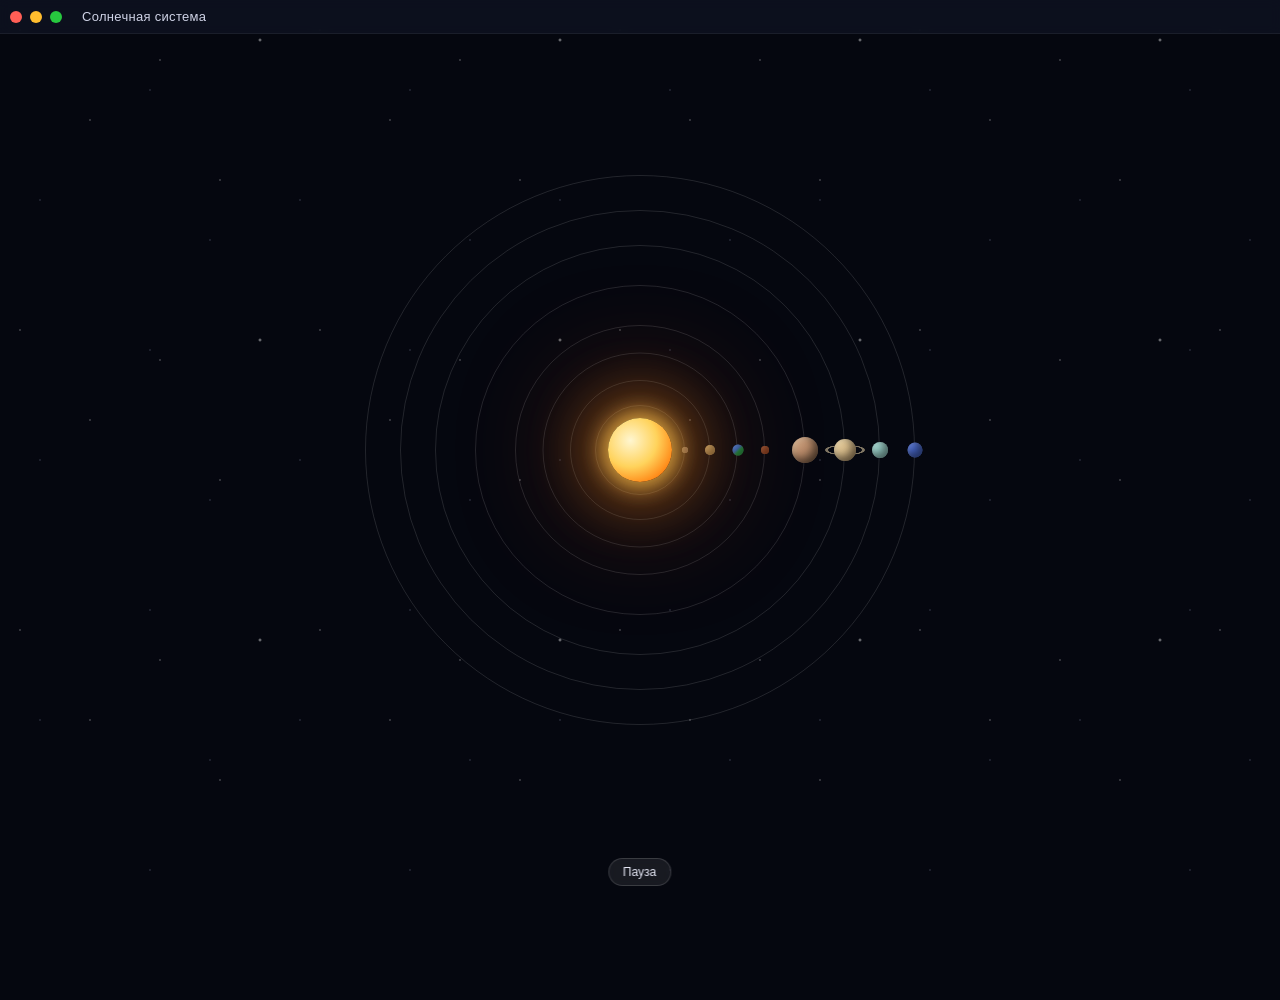
==== index.html @ c2e9b856 "Add animated solar system page Single-page HTML/CSS/JS scene with a window-style titlebar, glowing s" ====
<!DOCTYPE html>
<html lang="ru">
<head>
<meta charset="UTF-8">
<meta name="viewport" content="width=device-width, initial-scale=1.0">
<title>Солнечная система</title>
<style>
  :root {
    color-scheme: dark;
  }

  * { box-sizing: border-box; }

  html, body {
    margin: 0;
    padding: 0;
    height: 100%;
    background: #05070f;
    overflow: hidden;
    font-family: -apple-system, BlinkMacSystemFont, "Segoe UI", Roboto, sans-serif;
  }

  .stars, .stars2, .stars3 {
    position: fixed;
    inset: 0;
    background-repeat: repeat;
    z-index: 0;
  }

  .stars {
    background-image:
      radial-gradient(1px 1px at 20px 30px, #fff, transparent),
      radial-gradient(1px 1px at 90px 120px, #fff, transparent),
      radial-gradient(1px 1px at 160px 60px, #fff, transparent),
      radial-gradient(1px 1px at 220px 180px, #fff, transparent),
      radial-gradient(2px 2px at 260px 40px, #fff, transparent);
    background-size: 300px 300px;
    opacity: 0.6;
    animation: drift 120s linear infinite;
  }

  .stars2 {
    background-image:
      radial-gradient(1px 1px at 40px 200px, #cdd6ff, transparent),
      radial-gradient(1px 1px at 150px 90px, #cdd6ff, transparent),
      radial-gradient(1px 1px at 210px 240px, #cdd6ff, transparent);
    background-size: 260px 260px;
    opacity: 0.4;
    animation: drift 200s linear infinite reverse;
  }

  @keyframes drift {
    from { background-position: 0 0; }
    to { background-position: 1000px 1000px; }
  }

  .titlebar {
    position: fixed;
    top: 0; left: 0; right: 0;
    height: 34px;
    background: rgba(15, 18, 32, 0.85);
    backdrop-filter: blur(6px);
    display: flex;
    align-items: center;
    padding: 0 10px;
    z-index: 10;
    border-bottom: 1px solid rgba(255,255,255,0.06);
  }

  .dot { width: 12px; height: 12px; border-radius: 50%; margin-right: 8px; }
  .dot.red { background: #ff5f56; }
  .dot.yellow { background: #ffbd2e; }
  .dot.green { background: #27c93f; }

  .titlebar span {
    margin-left: 12px;
    color: #cfd3e6;
    font-size: 13px;
    letter-spacing: 0.3px;
  }

  .scene {
    position: relative;
    width: 100%;
    height: 100%;
    display: flex;
    align-items: center;
    justify-content: center;
    z-index: 1;
  }

  .solar-system {
    position: relative;
    width: 640px;
    height: 640px;
    max-width: 92vmin;
    max-height: 92vmin;
  }

  .orbit {
    position: absolute;
    top: 50%; left: 50%;
    border: 1px solid rgba(255, 255, 255, 0.12);
    border-radius: 50%;
    transform: translate(-50%, -50%);
  }

  .sun {
    position: absolute;
    top: 50%; left: 50%;
    width: 64px;
    height: 64px;
    margin: -32px 0 0 -32px;
    border-radius: 50%;
    background: radial-gradient(circle at 35% 35%, #fff6d0, #ffd35c 45%, #ff8c1a 75%, #c1440e 100%);
    box-shadow:
      0 0 20px 6px rgba(255, 200, 80, 0.7),
      0 0 60px 20px rgba(255, 150, 40, 0.45),
      0 0 120px 40px rgba(255, 100, 20, 0.25);
    animation: pulse 4s ease-in-out infinite;
    z-index: 2;
  }

  @keyframes pulse {
    0%, 100% { filter: brightness(1); }
    50% { filter: brightness(1.15); }
  }

  .orbiter {
    position: absolute;
    top: 50%; left: 50%;
    width: 100%;
    height: 100%;
    margin-top: 0;
    transform-origin: center center;
    animation-name: spin;
    animation-timing-function: linear;
    animation-iteration-count: infinite;
  }

  @keyframes spin {
    from { transform: translate(-50%, -50%) rotate(0deg); }
    to   { transform: translate(-50%, -50%) rotate(360deg); }
  }

  .planet {
    position: absolute;
    top: 0;
    left: 50%;
    border-radius: 50%;
    transform: translate(-50%, -50%);
  }

  .planet::after {
    content: "";
    position: absolute;
    inset: 0;
    border-radius: 50%;
    box-shadow: inset -4px -4px 8px rgba(0,0,0,0.55), inset 2px 2px 4px rgba(255,255,255,0.15);
  }

  .label {
    position: absolute;
    top: 100%;
    left: 50%;
    transform: translateX(-50%);
    margin-top: 6px;
    font-size: 10px;
    color: rgba(255,255,255,0.55);
    white-space: nowrap;
    pointer-events: none;
    opacity: 0;
    transition: opacity 0.2s;
  }

  .planet-wrap:hover .label { opacity: 1; }

  .planet-wrap {
    position: absolute;
    top: 0;
    left: 50%;
  }

  .mercury { width: 6px; height: 6px; background: #b5aca2; }
  .venus   { width: 10px; height: 10px; background: #e6c27a; }
  .earth   { width: 11px; height: 11px; background: linear-gradient(135deg, #3b82f6 40%, #22c55e 60%); }
  .mars    { width: 8px; height: 8px; background: #d1602f; }
  .jupiter { width: 26px; height: 26px; background: linear-gradient(135deg, #d9b38c, #b58968 50%, #8a6a4f); }
  .saturn  { width: 22px; height: 22px; background: linear-gradient(135deg, #e8d1a0, #c9a876); }
  .uranus  { width: 16px; height: 16px; background: #9fd8d0; }
  .neptune { width: 15px; height: 15px; background: #4a6bd1; }

  .saturn-wrap .ring {
    position: absolute;
    top: 50%; left: 50%;
    width: 40px;
    height: 40px;
    margin: -20px 0 0 -20px;
    border: 3px solid rgba(230, 210, 170, 0.55);
    border-radius: 50%;
    transform: rotateX(75deg);
  }

  #orbit-mercury { width: 90px;  height: 90px; }
  #orbit-venus   { width: 140px; height: 140px; }
  #orbit-earth   { width: 195px; height: 195px; }
  #orbit-mars    { width: 250px; height: 250px; }
  #orbit-jupiter { width: 330px; height: 330px; }
  #orbit-saturn  { width: 410px; height: 410px; }
  #orbit-uranus  { width: 480px; height: 480px; }
  #orbit-neptune { width: 550px; height: 550px; }

  #spin-mercury { animation-duration: 4.4s; }
  #spin-venus   { animation-duration: 11.2s; }
  #spin-earth   { animation-duration: 18s; }
  #spin-mars    { animation-duration: 34s; }
  #spin-jupiter { animation-duration: 60s; }
  #spin-saturn  { animation-duration: 90s; }
  #spin-uranus  { animation-duration: 130s; }
  #spin-neptune { animation-duration: 180s; }

  .controls {
    position: fixed;
    bottom: 14px;
    left: 50%;
    transform: translateX(-50%);
    display: flex;
    gap: 8px;
    z-index: 10;
  }

  .controls button {
    background: rgba(255,255,255,0.08);
    border: 1px solid rgba(255,255,255,0.15);
    color: #e6e8f5;
    padding: 6px 14px;
    border-radius: 20px;
    font-size: 12px;
    cursor: pointer;
    backdrop-filter: blur(4px);
  }

  .controls button:hover {
    background: rgba(255,255,255,0.16);
  }

  .paused .orbiter {
    animation-play-state: paused;
  }
</style>
</head>
<body>

  <div class="stars"></div>
  <div class="stars2"></div>

  <div class="titlebar">
    <div class="dot red"></div>
    <div class="dot yellow"></div>
    <div class="dot green"></div>
    <span>Солнечная система</span>
  </div>

  <div class="scene">
    <div class="solar-system" id="solarSystem">
      <div class="sun"></div>

      <div class="orbit" id="orbit-mercury"></div>
      <div class="orbit" id="orbit-venus"></div>
      <div class="orbit" id="orbit-earth"></div>
      <div class="orbit" id="orbit-mars"></div>
      <div class="orbit" id="orbit-jupiter"></div>
      <div class="orbit" id="orbit-saturn"></div>
      <div class="orbit" id="orbit-uranus"></div>
      <div class="orbit" id="orbit-neptune"></div>

      <div class="orbiter" id="spin-mercury" style="width:90px;height:90px;">
        <div class="planet-wrap"><div class="planet mercury"></div><div class="label">Меркурий</div></div>
      </div>
      <div class="orbiter" id="spin-venus" style="width:140px;height:140px;">
        <div class="planet-wrap"><div class="planet venus"></div><div class="label">Венера</div></div>
      </div>
      <div class="orbiter" id="spin-earth" style="width:195px;height:195px;">
        <div class="planet-wrap"><div class="planet earth"></div><div class="label">Земля</div></div>
      </div>
      <div class="orbiter" id="spin-mars" style="width:250px;height:250px;">
        <div class="planet-wrap"><div class="planet mars"></div><div class="label">Марс</div></div>
      </div>
      <div class="orbiter" id="spin-jupiter" style="width:330px;height:330px;">
        <div class="planet-wrap"><div class="planet jupiter"></div><div class="label">Юпитер</div></div>
      </div>
      <div class="orbiter" id="spin-saturn" style="width:410px;height:410px;">
        <div class="planet-wrap saturn-wrap">
          <div class="ring"></div>
          <div class="planet saturn"></div>
          <div class="label">Сатурн</div>
        </div>
      </div>
      <div class="orbiter" id="spin-uranus" style="width:480px;height:480px;">
        <div class="planet-wrap"><div class="planet uranus"></div><div class="label">Уран</div></div>
      </div>
      <div class="orbiter" id="spin-neptune" style="width:550px;height:550px;">
        <div class="planet-wrap"><div class="planet neptune"></div><div class="label">Нептун</div></div>
      </div>

    </div>
  </div>

  <div class="controls">
    <button id="toggleBtn">Пауза</button>
  </div>

  <script>
    const system = document.getElementById('solarSystem');
    const btn = document.getElementById('toggleBtn');
    let paused = false;

    btn.addEventListener('click', () => {
      paused = !paused;
      system.classList.toggle('paused', paused);
      btn.textContent = paused ? 'Продолжить' : 'Пауза';
    });
  </script>

</body>
</html>
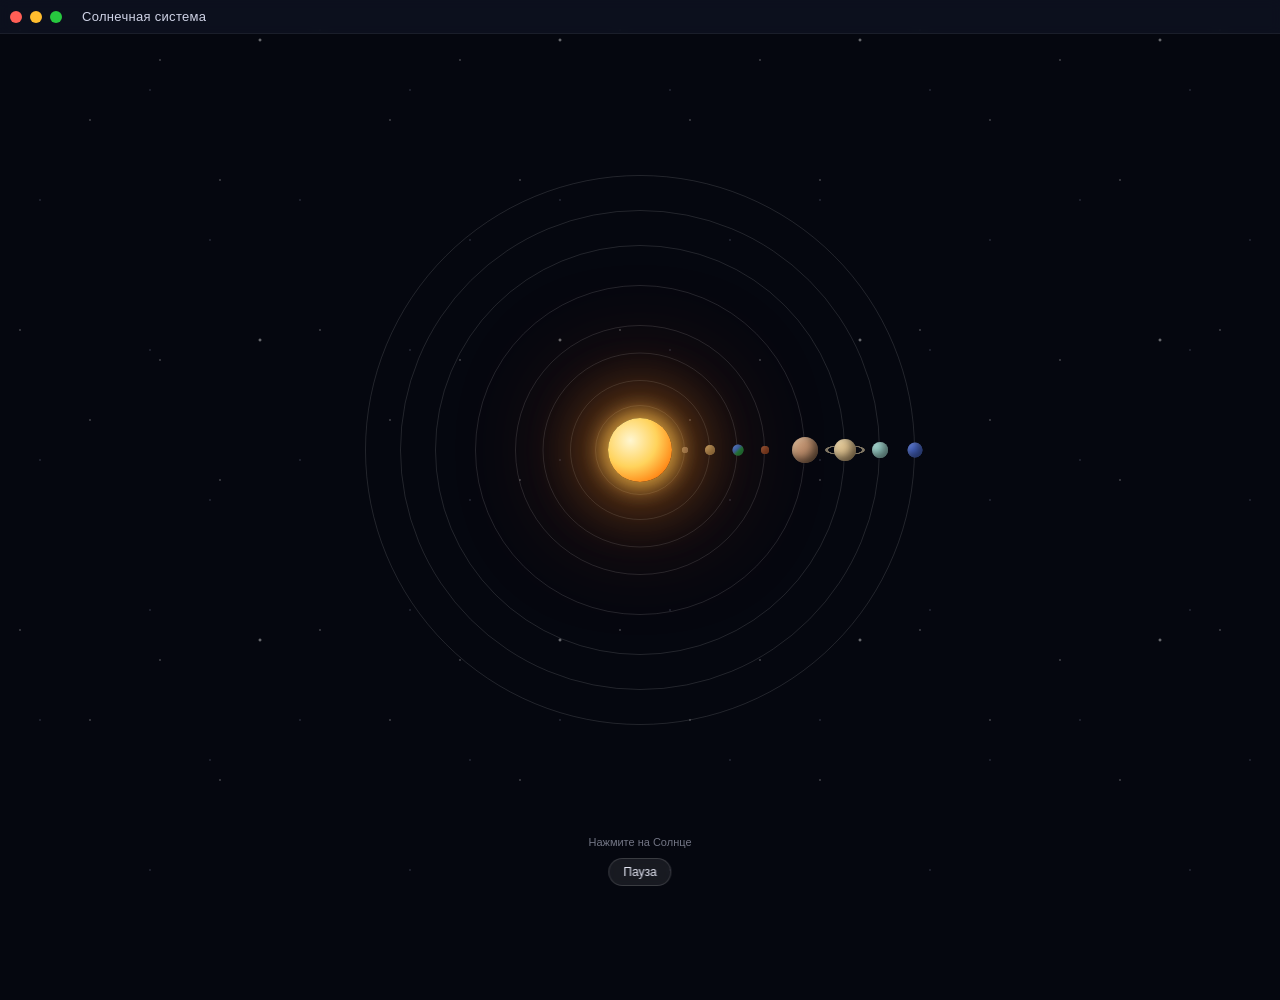
==== commit 14c56a0c: "Add planet history tooltips and growable sun Hovering a planet shows who first recorded or discovere" ====
--- a/index.html
+++ b/index.html
@@ -119,6 +119,13 @@
       0 0 120px 40px rgba(255, 100, 20, 0.25);
     animation: pulse 4s ease-in-out infinite;
     z-index: 2;
+    cursor: pointer;
+    transform-origin: center center;
+    transition: transform 0.35s cubic-bezier(0.34, 1.56, 0.64, 1);
+  }
+
+  .sun:hover {
+    filter: brightness(1.08);
   }
 
   @keyframes pulse {
@@ -134,13 +141,21 @@
     margin-top: 0;
     transform-origin: center center;
     animation-name: spin;
+    animation-duration: var(--dur);
     animation-timing-function: linear;
     animation-iteration-count: infinite;
+    pointer-events: none;
   }
 
   @keyframes spin {
     from { transform: translate(-50%, -50%) rotate(0deg); }
     to   { transform: translate(-50%, -50%) rotate(360deg); }
+  }
+
+  /* cancels the orbiter's rotation so the planet and its tooltip stay upright */
+  @keyframes counter-spin {
+    from { transform: rotate(0deg); }
+    to   { transform: rotate(-360deg); }
   }
 
   .planet {
@@ -159,26 +174,60 @@
     box-shadow: inset -4px -4px 8px rgba(0,0,0,0.55), inset 2px 2px 4px rgba(255,255,255,0.15);
   }
 
-  .label {
+  /* enlarges the hoverable area beyond the planet's small visible dot */
+  .planet::before {
+    content: "";
+    position: absolute;
+    inset: -7px;
+  }
+
+  .planet-wrap {
+    position: absolute;
+    top: 0;
+    left: 50%;
+    animation: counter-spin var(--dur) linear infinite;
+    pointer-events: auto;
+  }
+
+  .planet-wrap:hover {
+    z-index: 5;
+  }
+
+  .tooltip {
     position: absolute;
     top: 100%;
     left: 50%;
-    transform: translateX(-50%);
-    margin-top: 6px;
-    font-size: 10px;
-    color: rgba(255,255,255,0.55);
-    white-space: nowrap;
+    width: max-content;
+    max-width: 190px;
+    transform: translate(-50%, 8px);
+    padding: 8px 10px;
+    background: rgba(12, 14, 26, 0.92);
+    border: 1px solid rgba(255,255,255,0.12);
+    border-radius: 8px;
+    box-shadow: 0 8px 24px rgba(0,0,0,0.45);
     pointer-events: none;
     opacity: 0;
-    transition: opacity 0.2s;
-  }
-
-  .planet-wrap:hover .label { opacity: 1; }
-
-  .planet-wrap {
-    position: absolute;
-    top: 0;
-    left: 50%;
+    transition: opacity 0.18s ease, transform 0.18s ease;
+    z-index: 6;
+  }
+
+  .tooltip strong {
+    display: block;
+    font-size: 12px;
+    color: #f2f4ff;
+    margin-bottom: 3px;
+  }
+
+  .tooltip span {
+    display: block;
+    font-size: 10.5px;
+    line-height: 1.4;
+    color: rgba(223, 227, 250, 0.8);
+  }
+
+  .planet-wrap:hover .tooltip {
+    opacity: 1;
+    transform: translate(-50%, 12px);
   }
 
   .mercury { width: 6px; height: 6px; background: #b5aca2; }
@@ -210,14 +259,14 @@
   #orbit-uranus  { width: 480px; height: 480px; }
   #orbit-neptune { width: 550px; height: 550px; }
 
-  #spin-mercury { animation-duration: 4.4s; }
-  #spin-venus   { animation-duration: 11.2s; }
-  #spin-earth   { animation-duration: 18s; }
-  #spin-mars    { animation-duration: 34s; }
-  #spin-jupiter { animation-duration: 60s; }
-  #spin-saturn  { animation-duration: 90s; }
-  #spin-uranus  { animation-duration: 130s; }
-  #spin-neptune { animation-duration: 180s; }
+  #spin-mercury { --dur: 4.4s; }
+  #spin-venus   { --dur: 11.2s; }
+  #spin-earth   { --dur: 18s; }
+  #spin-mars    { --dur: 34s; }
+  #spin-jupiter { --dur: 60s; }
+  #spin-saturn  { --dur: 90s; }
+  #spin-uranus  { --dur: 130s; }
+  #spin-neptune { --dur: 180s; }
 
   .controls {
     position: fixed;
@@ -244,8 +293,36 @@
     background: rgba(255,255,255,0.16);
   }
 
-  .paused .orbiter {
+  .paused .orbiter,
+  .paused .planet-wrap {
     animation-play-state: paused;
+  }
+
+  .controls button:focus-visible {
+    outline: 2px solid #8fb8ff;
+    outline-offset: 2px;
+  }
+
+  .hint {
+    position: fixed;
+    bottom: 52px;
+    left: 50%;
+    transform: translateX(-50%);
+    font-size: 11px;
+    color: rgba(223, 227, 250, 0.5);
+    z-index: 10;
+    transition: opacity 0.5s ease;
+    pointer-events: none;
+  }
+
+  .hint.hidden {
+    opacity: 0;
+  }
+
+  @media (prefers-reduced-motion: reduce) {
+    .orbiter, .planet-wrap, .sun, .stars, .stars2 {
+      animation: none !important;
+    }
   }
 </style>
 </head>
@@ -275,36 +352,91 @@
       <div class="orbit" id="orbit-neptune"></div>
 
       <div class="orbiter" id="spin-mercury" style="width:90px;height:90px;">
-        <div class="planet-wrap"><div class="planet mercury"></div><div class="label">Меркурий</div></div>
+        <div class="planet-wrap">
+          <div class="planet mercury">
+            <div class="tooltip">
+              <strong>Меркурий</strong>
+              <span>Известен с древности: упоминается в вавилонских клинописных таблицах «Мул.Апин», ок. 1000 г. до н.э.</span>
+            </div>
+          </div>
+        </div>
       </div>
       <div class="orbiter" id="spin-venus" style="width:140px;height:140px;">
-        <div class="planet-wrap"><div class="planet venus"></div><div class="label">Венера</div></div>
+        <div class="planet-wrap">
+          <div class="planet venus">
+            <div class="tooltip">
+              <strong>Венера</strong>
+              <span>Известна с древности: движение зафиксировано в вавилонской «табличке Амми-Цадуки», ок. 1600 г. до н.э.</span>
+            </div>
+          </div>
+        </div>
       </div>
       <div class="orbiter" id="spin-earth" style="width:195px;height:195px;">
-        <div class="planet-wrap"><div class="planet earth"></div><div class="label">Земля</div></div>
+        <div class="planet-wrap">
+          <div class="planet earth">
+            <div class="tooltip">
+              <strong>Земля</strong>
+              <span>Впервые описана как одна из планет Николаем Коперником в трактате «О вращении небесных сфер», 1543 г.</span>
+            </div>
+          </div>
+        </div>
       </div>
       <div class="orbiter" id="spin-mars" style="width:250px;height:250px;">
-        <div class="planet-wrap"><div class="planet mars"></div><div class="label">Марс</div></div>
+        <div class="planet-wrap">
+          <div class="planet mars">
+            <div class="tooltip">
+              <strong>Марс</strong>
+              <span>Известен с древности: упоминания встречаются в древнеегипетских астрономических записях, ок. 1534 г. до н.э.</span>
+            </div>
+          </div>
+        </div>
       </div>
       <div class="orbiter" id="spin-jupiter" style="width:330px;height:330px;">
-        <div class="planet-wrap"><div class="planet jupiter"></div><div class="label">Юпитер</div></div>
+        <div class="planet-wrap">
+          <div class="planet jupiter">
+            <div class="tooltip">
+              <strong>Юпитер</strong>
+              <span>Известен с древности: систематические наблюдения вели вавилонские астрономы в VII веке до н.э.</span>
+            </div>
+          </div>
+        </div>
       </div>
       <div class="orbiter" id="spin-saturn" style="width:410px;height:410px;">
         <div class="planet-wrap saturn-wrap">
           <div class="ring"></div>
-          <div class="planet saturn"></div>
-          <div class="label">Сатурн</div>
+          <div class="planet saturn">
+            <div class="tooltip">
+              <strong>Сатурн</strong>
+              <span>Известен с древности. Кольца впервые увидел Галилео Галилей в 1610 г.; их природу объяснил Христиан Гюйгенс в 1655 г.</span>
+            </div>
+          </div>
         </div>
       </div>
       <div class="orbiter" id="spin-uranus" style="width:480px;height:480px;">
-        <div class="planet-wrap"><div class="planet uranus"></div><div class="label">Уран</div></div>
+        <div class="planet-wrap">
+          <div class="planet uranus">
+            <div class="tooltip">
+              <strong>Уран</strong>
+              <span>Открыт Уильямом Гершелем 13 марта 1781 г. — первая планета, найденная с помощью телескопа.</span>
+            </div>
+          </div>
+        </div>
       </div>
       <div class="orbiter" id="spin-neptune" style="width:550px;height:550px;">
-        <div class="planet-wrap"><div class="planet neptune"></div><div class="label">Нептун</div></div>
+        <div class="planet-wrap">
+          <div class="planet neptune">
+            <div class="tooltip">
+              <strong>Нептун</strong>
+              <span>Открыт Иоганном Галле 23 сентября 1846 г. по расчётам Урбена Леверье.</span>
+            </div>
+          </div>
+        </div>
       </div>
 
     </div>
   </div>
+
+  <div class="hint" id="sunHint">Нажмите на Солнце</div>
 
   <div class="controls">
     <button id="toggleBtn">Пауза</button>
@@ -320,6 +452,17 @@
       system.classList.toggle('paused', paused);
       btn.textContent = paused ? 'Продолжить' : 'Пауза';
     });
+
+    const sun = document.querySelector('.sun');
+    const sunHint = document.getElementById('sunHint');
+    const GROWTH_FACTOR = 1.12;
+    let sunScale = 1;
+
+    sun.addEventListener('click', () => {
+      sunScale *= GROWTH_FACTOR;
+      sun.style.transform = `scale(${sunScale})`;
+      sunHint.classList.add('hidden');
+    });
   </script>
 
 </body>
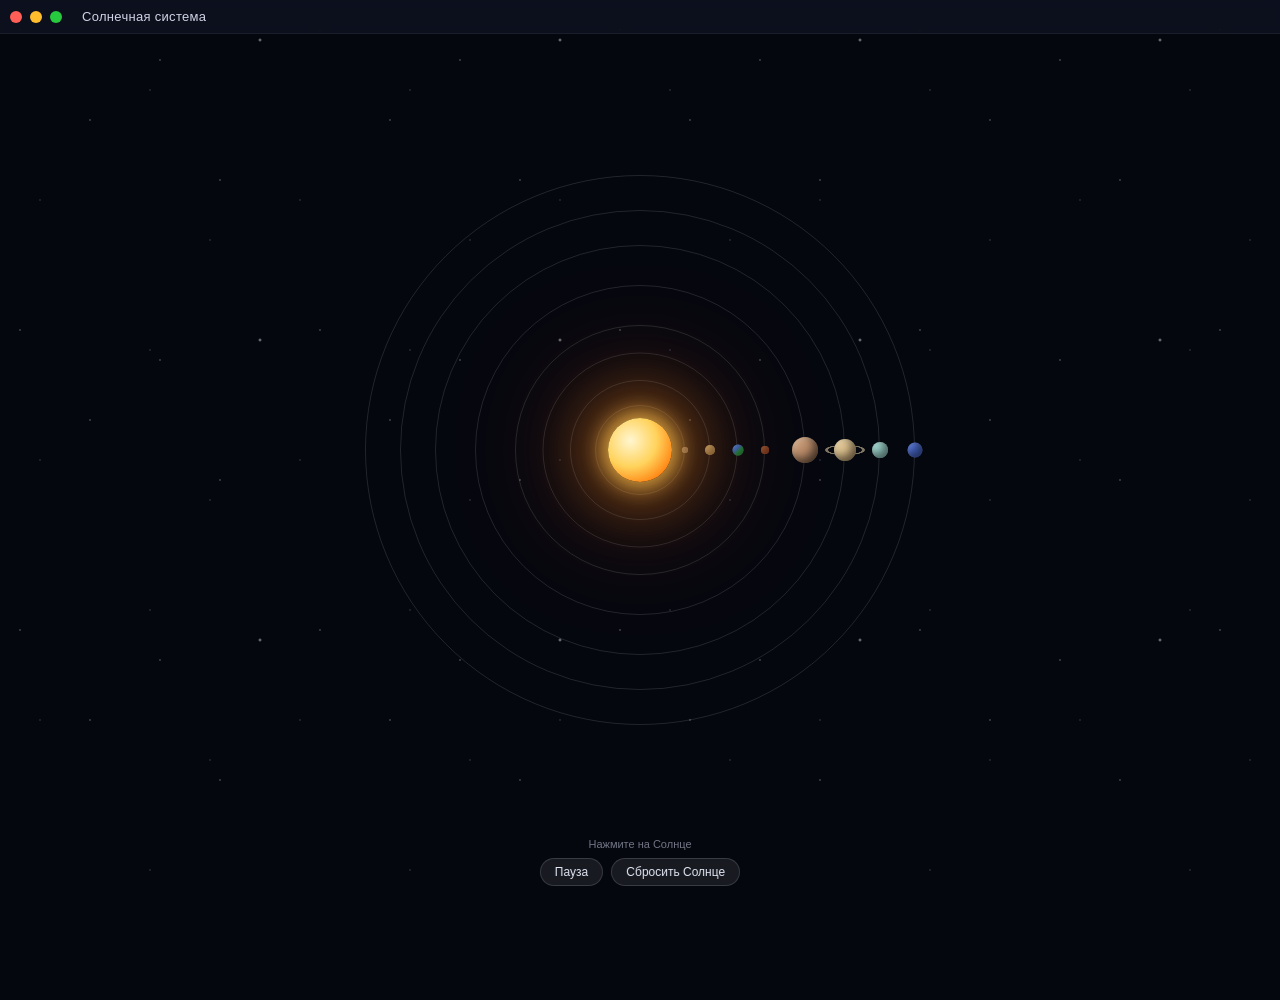
==== commit 541a6b47: "Add reset button for the sun's size Clicking "Сбросить Солнце" restores the sun to its original scal" ====
--- a/index.html
+++ b/index.html
@@ -269,13 +269,10 @@
   #spin-neptune { --dur: 180s; }
 
   .controls {
-    position: fixed;
-    bottom: 14px;
-    left: 50%;
-    transform: translateX(-50%);
     display: flex;
+    flex-wrap: wrap;
+    justify-content: center;
     gap: 8px;
-    z-index: 10;
   }
 
   .controls button {
@@ -303,20 +300,29 @@
     outline-offset: 2px;
   }
 
-  .hint {
+  .bottom-bar {
     position: fixed;
-    bottom: 52px;
+    bottom: 14px;
     left: 50%;
     transform: translateX(-50%);
+    display: flex;
+    flex-direction: column;
+    align-items: center;
+    gap: 8px;
+    max-width: calc(100vw - 32px);
+    z-index: 10;
+  }
+
+  .hint {
     font-size: 11px;
     color: rgba(223, 227, 250, 0.5);
-    z-index: 10;
     transition: opacity 0.5s ease;
     pointer-events: none;
   }
 
   .hint.hidden {
     opacity: 0;
+    height: 0;
   }
 
   @media (prefers-reduced-motion: reduce) {
@@ -436,10 +442,12 @@
     </div>
   </div>
 
-  <div class="hint" id="sunHint">Нажмите на Солнце</div>
-
-  <div class="controls">
-    <button id="toggleBtn">Пауза</button>
+  <div class="bottom-bar">
+    <div class="hint" id="sunHint">Нажмите на Солнце</div>
+    <div class="controls">
+      <button id="toggleBtn">Пауза</button>
+      <button id="resetSunBtn">Сбросить Солнце</button>
+    </div>
   </div>
 
   <script>
@@ -455,6 +463,7 @@
 
     const sun = document.querySelector('.sun');
     const sunHint = document.getElementById('sunHint');
+    const resetSunBtn = document.getElementById('resetSunBtn');
     const GROWTH_FACTOR = 1.12;
     let sunScale = 1;
 
@@ -463,6 +472,12 @@
       sun.style.transform = `scale(${sunScale})`;
       sunHint.classList.add('hidden');
     });
+
+    resetSunBtn.addEventListener('click', () => {
+      sunScale = 1;
+      sun.style.transform = 'scale(1)';
+      sunHint.classList.remove('hidden');
+    });
   </script>
 
 </body>
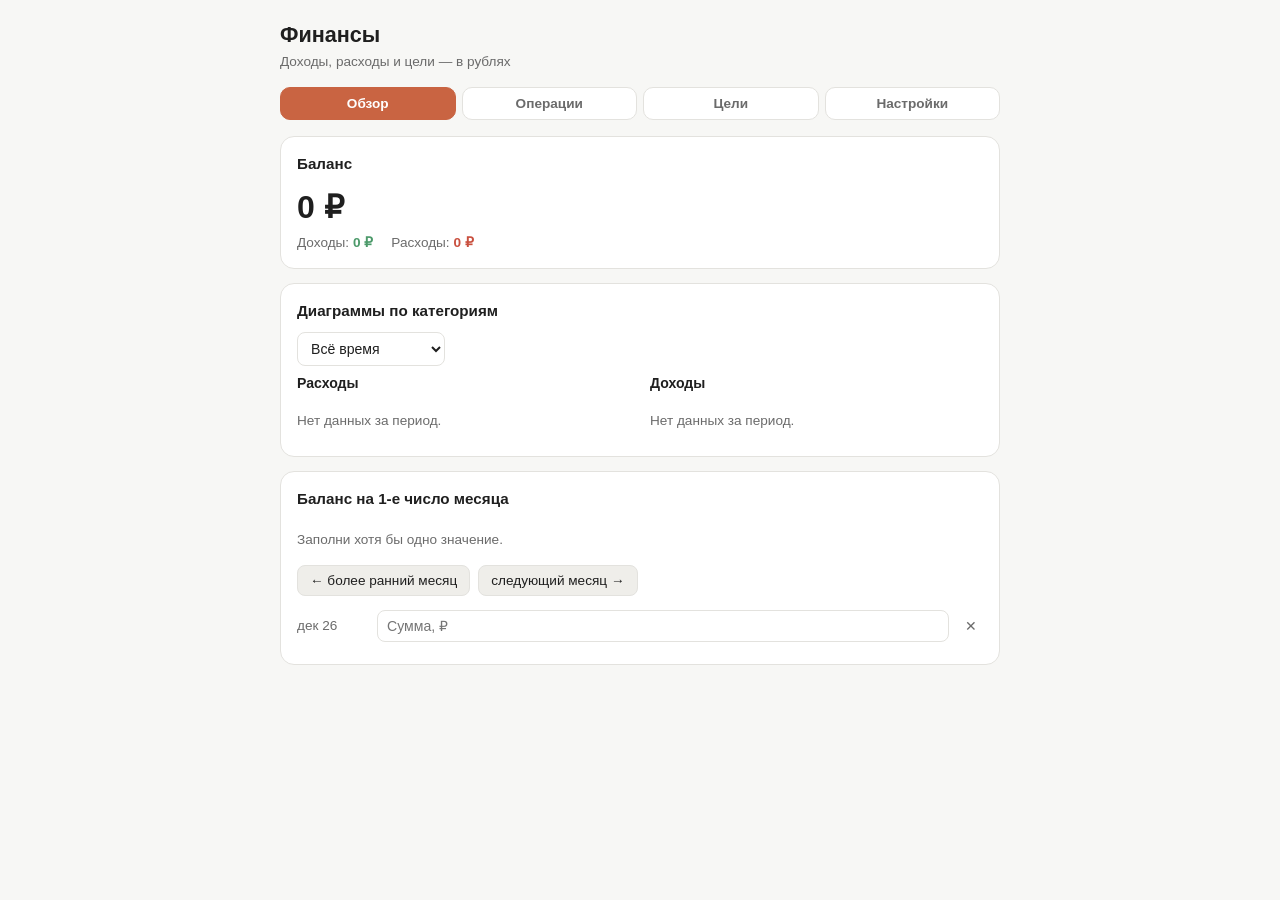
==== commit 4a61b72e: "Replace page with a working finance tracker The uploaded finance-tracker.html always loaded state fr" ====
--- a/index.html
+++ b/index.html
@@ -1,484 +1,849 @@
-<!DOCTYPE html>
+<!doctype html>
 <html lang="ru">
 <head>
 <meta charset="UTF-8">
-<meta name="viewport" content="width=device-width, initial-scale=1.0">
-<title>Солнечная система</title>
+<meta name="viewport" content="width=device-width, initial-scale=1, viewport-fit=cover">
+<title>Финансы</title>
 <style>
   :root {
-    color-scheme: dark;
-  }
-
+    --bg: #f7f7f5; --card-bg: #ffffff; --text: #1f1f1f; --text-muted: #6b6b6b;
+    --border: #e3e2de; --accent: #c96442; --accent-bg: #f4e4dc; --muted-bg: #efeeea;
+    --input-bg: #ffffff; --income: #4c9a6a; --expense: #c9503f;
+  }
+  @media (prefers-color-scheme: dark) {
+    :root:not([data-theme="light"]) {
+      --bg: #1a1a18; --card-bg: #242320; --text: #ece9e4; --text-muted: #9b9890;
+      --border: #38362f; --accent: #d97757; --accent-bg: #3a2a22; --muted-bg: #232220;
+      --input-bg: #2b2a26; --income: #6fbf8f; --expense: #e2776a;
+    }
+  }
+  :root[data-theme="dark"] {
+    --bg: #1a1a18; --card-bg: #242320; --text: #ece9e4; --text-muted: #9b9890;
+    --border: #38362f; --accent: #d97757; --accent-bg: #3a2a22; --muted-bg: #232220;
+    --input-bg: #2b2a26; --income: #6fbf8f; --expense: #e2776a;
+  }
   * { box-sizing: border-box; }
-
-  html, body {
-    margin: 0;
-    padding: 0;
-    height: 100%;
-    background: #05070f;
-    overflow: hidden;
-    font-family: -apple-system, BlinkMacSystemFont, "Segoe UI", Roboto, sans-serif;
-  }
-
-  .stars, .stars2, .stars3 {
-    position: fixed;
-    inset: 0;
-    background-repeat: repeat;
-    z-index: 0;
-  }
-
-  .stars {
-    background-image:
-      radial-gradient(1px 1px at 20px 30px, #fff, transparent),
-      radial-gradient(1px 1px at 90px 120px, #fff, transparent),
-      radial-gradient(1px 1px at 160px 60px, #fff, transparent),
-      radial-gradient(1px 1px at 220px 180px, #fff, transparent),
-      radial-gradient(2px 2px at 260px 40px, #fff, transparent);
-    background-size: 300px 300px;
-    opacity: 0.6;
-    animation: drift 120s linear infinite;
-  }
-
-  .stars2 {
-    background-image:
-      radial-gradient(1px 1px at 40px 200px, #cdd6ff, transparent),
-      radial-gradient(1px 1px at 150px 90px, #cdd6ff, transparent),
-      radial-gradient(1px 1px at 210px 240px, #cdd6ff, transparent);
-    background-size: 260px 260px;
-    opacity: 0.4;
-    animation: drift 200s linear infinite reverse;
-  }
-
-  @keyframes drift {
-    from { background-position: 0 0; }
-    to { background-position: 1000px 1000px; }
-  }
-
-  .titlebar {
-    position: fixed;
-    top: 0; left: 0; right: 0;
-    height: 34px;
-    background: rgba(15, 18, 32, 0.85);
-    backdrop-filter: blur(6px);
-    display: flex;
-    align-items: center;
-    padding: 0 10px;
-    z-index: 10;
-    border-bottom: 1px solid rgba(255,255,255,0.06);
-  }
-
-  .dot { width: 12px; height: 12px; border-radius: 50%; margin-right: 8px; }
-  .dot.red { background: #ff5f56; }
-  .dot.yellow { background: #ffbd2e; }
-  .dot.green { background: #27c93f; }
-
-  .titlebar span {
-    margin-left: 12px;
-    color: #cfd3e6;
-    font-size: 13px;
-    letter-spacing: 0.3px;
-  }
-
-  .scene {
-    position: relative;
-    width: 100%;
-    height: 100%;
-    display: flex;
-    align-items: center;
-    justify-content: center;
-    z-index: 1;
-  }
-
-  .solar-system {
-    position: relative;
-    width: 640px;
-    height: 640px;
-    max-width: 92vmin;
-    max-height: 92vmin;
-  }
-
-  .orbit {
-    position: absolute;
-    top: 50%; left: 50%;
-    border: 1px solid rgba(255, 255, 255, 0.12);
-    border-radius: 50%;
-    transform: translate(-50%, -50%);
-  }
-
-  .sun {
-    position: absolute;
-    top: 50%; left: 50%;
-    width: 64px;
-    height: 64px;
-    margin: -32px 0 0 -32px;
-    border-radius: 50%;
-    background: radial-gradient(circle at 35% 35%, #fff6d0, #ffd35c 45%, #ff8c1a 75%, #c1440e 100%);
-    box-shadow:
-      0 0 20px 6px rgba(255, 200, 80, 0.7),
-      0 0 60px 20px rgba(255, 150, 40, 0.45),
-      0 0 120px 40px rgba(255, 100, 20, 0.25);
-    animation: pulse 4s ease-in-out infinite;
-    z-index: 2;
-    cursor: pointer;
-    transform-origin: center center;
-    transition: transform 0.35s cubic-bezier(0.34, 1.56, 0.64, 1);
-  }
-
-  .sun:hover {
-    filter: brightness(1.08);
-  }
-
-  @keyframes pulse {
-    0%, 100% { filter: brightness(1); }
-    50% { filter: brightness(1.15); }
-  }
-
-  .orbiter {
-    position: absolute;
-    top: 50%; left: 50%;
-    width: 100%;
-    height: 100%;
-    margin-top: 0;
-    transform-origin: center center;
-    animation-name: spin;
-    animation-duration: var(--dur);
-    animation-timing-function: linear;
-    animation-iteration-count: infinite;
-    pointer-events: none;
-  }
-
-  @keyframes spin {
-    from { transform: translate(-50%, -50%) rotate(0deg); }
-    to   { transform: translate(-50%, -50%) rotate(360deg); }
-  }
-
-  /* cancels the orbiter's rotation so the planet and its tooltip stay upright */
-  @keyframes counter-spin {
-    from { transform: rotate(0deg); }
-    to   { transform: rotate(-360deg); }
-  }
-
-  .planet {
-    position: absolute;
-    top: 0;
-    left: 50%;
-    border-radius: 50%;
-    transform: translate(-50%, -50%);
-  }
-
-  .planet::after {
-    content: "";
-    position: absolute;
-    inset: 0;
-    border-radius: 50%;
-    box-shadow: inset -4px -4px 8px rgba(0,0,0,0.55), inset 2px 2px 4px rgba(255,255,255,0.15);
-  }
-
-  /* enlarges the hoverable area beyond the planet's small visible dot */
-  .planet::before {
-    content: "";
-    position: absolute;
-    inset: -7px;
-  }
-
-  .planet-wrap {
-    position: absolute;
-    top: 0;
-    left: 50%;
-    animation: counter-spin var(--dur) linear infinite;
-    pointer-events: auto;
-  }
-
-  .planet-wrap:hover {
-    z-index: 5;
-  }
-
-  .tooltip {
-    position: absolute;
-    top: 100%;
-    left: 50%;
-    width: max-content;
-    max-width: 190px;
-    transform: translate(-50%, 8px);
-    padding: 8px 10px;
-    background: rgba(12, 14, 26, 0.92);
-    border: 1px solid rgba(255,255,255,0.12);
-    border-radius: 8px;
-    box-shadow: 0 8px 24px rgba(0,0,0,0.45);
-    pointer-events: none;
-    opacity: 0;
-    transition: opacity 0.18s ease, transform 0.18s ease;
-    z-index: 6;
-  }
-
-  .tooltip strong {
-    display: block;
-    font-size: 12px;
-    color: #f2f4ff;
-    margin-bottom: 3px;
-  }
-
-  .tooltip span {
-    display: block;
-    font-size: 10.5px;
-    line-height: 1.4;
-    color: rgba(223, 227, 250, 0.8);
-  }
-
-  .planet-wrap:hover .tooltip {
-    opacity: 1;
-    transform: translate(-50%, 12px);
-  }
-
-  .mercury { width: 6px; height: 6px; background: #b5aca2; }
-  .venus   { width: 10px; height: 10px; background: #e6c27a; }
-  .earth   { width: 11px; height: 11px; background: linear-gradient(135deg, #3b82f6 40%, #22c55e 60%); }
-  .mars    { width: 8px; height: 8px; background: #d1602f; }
-  .jupiter { width: 26px; height: 26px; background: linear-gradient(135deg, #d9b38c, #b58968 50%, #8a6a4f); }
-  .saturn  { width: 22px; height: 22px; background: linear-gradient(135deg, #e8d1a0, #c9a876); }
-  .uranus  { width: 16px; height: 16px; background: #9fd8d0; }
-  .neptune { width: 15px; height: 15px; background: #4a6bd1; }
-
-  .saturn-wrap .ring {
-    position: absolute;
-    top: 50%; left: 50%;
-    width: 40px;
-    height: 40px;
-    margin: -20px 0 0 -20px;
-    border: 3px solid rgba(230, 210, 170, 0.55);
-    border-radius: 50%;
-    transform: rotateX(75deg);
-  }
-
-  #orbit-mercury { width: 90px;  height: 90px; }
-  #orbit-venus   { width: 140px; height: 140px; }
-  #orbit-earth   { width: 195px; height: 195px; }
-  #orbit-mars    { width: 250px; height: 250px; }
-  #orbit-jupiter { width: 330px; height: 330px; }
-  #orbit-saturn  { width: 410px; height: 410px; }
-  #orbit-uranus  { width: 480px; height: 480px; }
-  #orbit-neptune { width: 550px; height: 550px; }
-
-  #spin-mercury { --dur: 4.4s; }
-  #spin-venus   { --dur: 11.2s; }
-  #spin-earth   { --dur: 18s; }
-  #spin-mars    { --dur: 34s; }
-  #spin-jupiter { --dur: 60s; }
-  #spin-saturn  { --dur: 90s; }
-  #spin-uranus  { --dur: 130s; }
-  #spin-neptune { --dur: 180s; }
-
-  .controls {
-    display: flex;
-    flex-wrap: wrap;
-    justify-content: center;
-    gap: 8px;
-  }
-
-  .controls button {
-    background: rgba(255,255,255,0.08);
-    border: 1px solid rgba(255,255,255,0.15);
-    color: #e6e8f5;
-    padding: 6px 14px;
-    border-radius: 20px;
-    font-size: 12px;
-    cursor: pointer;
-    backdrop-filter: blur(4px);
-  }
-
-  .controls button:hover {
-    background: rgba(255,255,255,0.16);
-  }
-
-  .paused .orbiter,
-  .paused .planet-wrap {
-    animation-play-state: paused;
-  }
-
-  .controls button:focus-visible {
-    outline: 2px solid #8fb8ff;
-    outline-offset: 2px;
-  }
-
-  .bottom-bar {
-    position: fixed;
-    bottom: 14px;
-    left: 50%;
-    transform: translateX(-50%);
-    display: flex;
-    flex-direction: column;
-    align-items: center;
-    gap: 8px;
-    max-width: calc(100vw - 32px);
-    z-index: 10;
-  }
-
-  .hint {
-    font-size: 11px;
-    color: rgba(223, 227, 250, 0.5);
-    transition: opacity 0.5s ease;
-    pointer-events: none;
-  }
-
-  .hint.hidden {
-    opacity: 0;
-    height: 0;
-  }
-
-  @media (prefers-reduced-motion: reduce) {
-    .orbiter, .planet-wrap, .sun, .stars, .stars2 {
-      animation: none !important;
-    }
-  }
+  html, body { height: 100%; }
+  body {
+    margin: 0; padding: calc(20px + env(safe-area-inset-top,0px)) 14px calc(80px + env(safe-area-inset-bottom,0px));
+    background: var(--bg); color: var(--text);
+    font-family: -apple-system, BlinkMacSystemFont, "Segoe UI", Roboto, Helvetica, Arial, sans-serif;
+    line-height: 1.4; overflow-x: hidden;
+  }
+  .wrap { max-width: 720px; margin: 0 auto; }
+  h1 { font-size: 1.35rem; margin: 0 0 2px; }
+  .sub { color: var(--text-muted); font-size: 0.85rem; margin-bottom: 16px; }
+  .tabs { display: flex; gap: 6px; margin-bottom: 16px; flex-wrap: wrap; }
+  .tab-btn {
+    flex: 1; min-width: 80px; padding: 8px 10px; border-radius: 10px; border: 1px solid var(--border);
+    background: var(--card-bg); color: var(--text-muted); font-size: 0.85rem; cursor: pointer; font-weight: 600;
+  }
+  .tab-btn.active { background: var(--accent); color: #fff; border-color: var(--accent); }
+  .card {
+    background: var(--card-bg); border: 1px solid var(--border); border-radius: 14px;
+    padding: 16px; margin-bottom: 14px;
+  }
+  .card h2 { font-size: 0.95rem; margin: 0 0 10px; }
+  .row { display: flex; gap: 8px; flex-wrap: wrap; margin-bottom: 8px; align-items: center; }
+  input[type="date"], input[type="text"], input[type="number"], select {
+    background: var(--input-bg); color: var(--text); border: 1px solid var(--border);
+    border-radius: 8px; padding: 7px 9px; font-size: 0.88rem; font-family: inherit;
+  }
+  input[type="text"], input[type="number"] { flex: 1; min-width: 110px; }
+  button {
+    font-family: inherit; cursor: pointer; border-radius: 8px; border: 1px solid var(--border);
+    background: var(--muted-bg); color: var(--text); padding: 7px 12px; font-size: 0.85rem;
+  }
+  .btn-primary { background: var(--accent); color: #fff; border-color: var(--accent); font-weight: 600; }
+  .btn-block { width: 100%; }
+
+  /* overview */
+  .balance-big { font-size: 2rem; font-weight: 700; margin: 4px 0; }
+  .balance-big.negative { color: var(--expense); }
+  .balance-sub { display: flex; gap: 18px; font-size: 0.85rem; color: var(--text-muted); }
+  .balance-sub .income-val { color: var(--income); font-weight: 600; }
+  .balance-sub .expense-val { color: var(--expense); font-weight: 600; }
+  .bar-row { margin-bottom: 10px; }
+  .bar-label { display: flex; justify-content: space-between; font-size: 0.82rem; margin-bottom: 3px; }
+  .bar-track { height: 8px; border-radius: 4px; background: var(--muted-bg); overflow: hidden; }
+  .bar-fill { height: 100%; border-radius: 4px; }
+  .empty-note { color: var(--text-muted); font-size: 0.85rem; padding: 10px 0; }
+
+  /* transactions list */
+  .day-group { margin-bottom: 12px; }
+  .day-title { font-weight: 700; font-size: 0.9rem; margin-bottom: 6px; }
+  .tx-item {
+    display: flex; align-items: center; gap: 10px; padding: 9px 10px; border-radius: 10px;
+    background: var(--card-bg); border: 1px solid var(--border); margin-bottom: 6px;
+  }
+  .cat-chip {
+    font-size: 0.72rem; padding: 2px 8px; border-radius: 999px; color: #1f1f1f; font-weight: 600;
+    white-space: nowrap; flex: 0 0 auto;
+  }
+  .tx-note { flex: 1; font-size: 0.9rem; color: var(--text-muted); overflow: hidden; text-overflow: ellipsis; white-space: nowrap; }
+  .tx-amount { font-weight: 700; font-size: 0.9rem; white-space: nowrap; }
+  .tx-amount.income { color: var(--income); }
+  .tx-amount.expense { color: var(--expense); }
+  .edit-btn, .del-btn { flex: 0 0 auto; background: none; border: none; color: var(--text-muted); font-size: 0.9rem; padding: 2px 6px; cursor: pointer; }
+  .edit-btn:hover, .del-btn:hover { color: var(--accent); }
+  .tx-item.edit-row { flex-direction: column; align-items: stretch; gap: 6px; }
+  .tx-item.edit-row .row { flex-wrap: wrap; width: 100%; margin: 0; }
+
+  /* goals */
+  .goal-card { margin-bottom: 12px; }
+  .goal-title { display: flex; justify-content: space-between; align-items: baseline; margin-bottom: 6px; }
+  .goal-title .name { font-weight: 700; font-size: 1rem; }
+  .goal-title .pct { font-size: 0.8rem; color: var(--text-muted); }
+  .goal-amounts { font-size: 0.82rem; color: var(--text-muted); margin-top: 4px; }
+  .goal-actions { display: flex; gap: 8px; margin-top: 10px; }
+  .cat-list-row { display: flex; justify-content: space-between; align-items: center; padding: 6px 0; border-bottom: 1px solid var(--border); }
+  .cat-list-row:last-child { border-bottom: none; }
+  .footer-space { height: 20px; }
+
+  .pie-cols { display: flex; gap: 20px; flex-wrap: wrap; }
+  .date-range-row { align-items: flex-end; }
+  .date-field { display: flex; flex-direction: column; gap: 3px; font-size: 0.78rem; color: var(--text-muted); }
+  .date-field input[type="date"] { min-width: 150px; }
+  .pie-col { flex: 1; min-width: 220px; }
+  .pie-col-title { font-weight: 700; font-size: 0.88rem; margin-bottom: 8px; }
+  .pie-col svg { display: block; margin: 0 auto 10px; }
+  .legend { display: flex; flex-direction: column; gap: 4px; }
+  .legend-row { display: flex; align-items: center; gap: 6px; font-size: 0.78rem; }
+  .legend-swatch { width: 10px; height: 10px; border-radius: 3px; flex: 0 0 auto; }
+  .legend-name { flex: 1; color: var(--text); overflow: hidden; text-overflow: ellipsis; white-space: nowrap; }
+  .legend-val { color: var(--text-muted); white-space: nowrap; }
+  .chart-scroll { overflow-x: auto; }
+  .month-input-row { display: flex; align-items: center; gap: 10px; padding: 6px 0; border-bottom: 1px solid var(--border); }
+  .month-input-row:last-child { border-bottom: none; }
+  .month-input-label { flex: 0 0 70px; font-size: 0.85rem; color: var(--text-muted); }
+  .month-input-row input { flex: 1; }
 </style>
 </head>
-<body>
-
-  <div class="stars"></div>
-  <div class="stars2"></div>
-
-  <div class="titlebar">
-    <div class="dot red"></div>
-    <div class="dot yellow"></div>
-    <div class="dot green"></div>
-    <span>Солнечная система</span>
-  </div>
-
-  <div class="scene">
-    <div class="solar-system" id="solarSystem">
-      <div class="sun"></div>
-
-      <div class="orbit" id="orbit-mercury"></div>
-      <div class="orbit" id="orbit-venus"></div>
-      <div class="orbit" id="orbit-earth"></div>
-      <div class="orbit" id="orbit-mars"></div>
-      <div class="orbit" id="orbit-jupiter"></div>
-      <div class="orbit" id="orbit-saturn"></div>
-      <div class="orbit" id="orbit-uranus"></div>
-      <div class="orbit" id="orbit-neptune"></div>
-
-      <div class="orbiter" id="spin-mercury" style="width:90px;height:90px;">
-        <div class="planet-wrap">
-          <div class="planet mercury">
-            <div class="tooltip">
-              <strong>Меркурий</strong>
-              <span>Известен с древности: упоминается в вавилонских клинописных таблицах «Мул.Апин», ок. 1000 г. до н.э.</span>
-            </div>
-          </div>
-        </div>
-      </div>
-      <div class="orbiter" id="spin-venus" style="width:140px;height:140px;">
-        <div class="planet-wrap">
-          <div class="planet venus">
-            <div class="tooltip">
-              <strong>Венера</strong>
-              <span>Известна с древности: движение зафиксировано в вавилонской «табличке Амми-Цадуки», ок. 1600 г. до н.э.</span>
-            </div>
-          </div>
-        </div>
-      </div>
-      <div class="orbiter" id="spin-earth" style="width:195px;height:195px;">
-        <div class="planet-wrap">
-          <div class="planet earth">
-            <div class="tooltip">
-              <strong>Земля</strong>
-              <span>Впервые описана как одна из планет Николаем Коперником в трактате «О вращении небесных сфер», 1543 г.</span>
-            </div>
-          </div>
-        </div>
-      </div>
-      <div class="orbiter" id="spin-mars" style="width:250px;height:250px;">
-        <div class="planet-wrap">
-          <div class="planet mars">
-            <div class="tooltip">
-              <strong>Марс</strong>
-              <span>Известен с древности: упоминания встречаются в древнеегипетских астрономических записях, ок. 1534 г. до н.э.</span>
-            </div>
-          </div>
-        </div>
-      </div>
-      <div class="orbiter" id="spin-jupiter" style="width:330px;height:330px;">
-        <div class="planet-wrap">
-          <div class="planet jupiter">
-            <div class="tooltip">
-              <strong>Юпитер</strong>
-              <span>Известен с древности: систематические наблюдения вели вавилонские астрономы в VII веке до н.э.</span>
-            </div>
-          </div>
-        </div>
-      </div>
-      <div class="orbiter" id="spin-saturn" style="width:410px;height:410px;">
-        <div class="planet-wrap saturn-wrap">
-          <div class="ring"></div>
-          <div class="planet saturn">
-            <div class="tooltip">
-              <strong>Сатурн</strong>
-              <span>Известен с древности. Кольца впервые увидел Галилео Галилей в 1610 г.; их природу объяснил Христиан Гюйгенс в 1655 г.</span>
-            </div>
-          </div>
-        </div>
-      </div>
-      <div class="orbiter" id="spin-uranus" style="width:480px;height:480px;">
-        <div class="planet-wrap">
-          <div class="planet uranus">
-            <div class="tooltip">
-              <strong>Уран</strong>
-              <span>Открыт Уильямом Гершелем 13 марта 1781 г. — первая планета, найденная с помощью телескопа.</span>
-            </div>
-          </div>
-        </div>
-      </div>
-      <div class="orbiter" id="spin-neptune" style="width:550px;height:550px;">
-        <div class="planet-wrap">
-          <div class="planet neptune">
-            <div class="tooltip">
-              <strong>Нептун</strong>
-              <span>Открыт Иоганном Галле 23 сентября 1846 г. по расчётам Урбена Леверье.</span>
-            </div>
-          </div>
-        </div>
-      </div>
-
-    </div>
-  </div>
-
-  <div class="bottom-bar">
-    <div class="hint" id="sunHint">Нажмите на Солнце</div>
-    <div class="controls">
-      <button id="toggleBtn">Пауза</button>
-      <button id="resetSunBtn">Сбросить Солнце</button>
-    </div>
-  </div>
-
-  <script>
-    const system = document.getElementById('solarSystem');
-    const btn = document.getElementById('toggleBtn');
-    let paused = false;
-
-    btn.addEventListener('click', () => {
-      paused = !paused;
-      system.classList.toggle('paused', paused);
-      btn.textContent = paused ? 'Продолжить' : 'Пауза';
-    });
-
-    const sun = document.querySelector('.sun');
-    const sunHint = document.getElementById('sunHint');
-    const resetSunBtn = document.getElementById('resetSunBtn');
-    const GROWTH_FACTOR = 1.12;
-    let sunScale = 1;
-
-    sun.addEventListener('click', () => {
-      sunScale *= GROWTH_FACTOR;
-      sun.style.transform = `scale(${sunScale})`;
-      sunHint.classList.add('hidden');
-    });
-
-    resetSunBtn.addEventListener('click', () => {
-      sunScale = 1;
-      sun.style.transform = 'scale(1)';
-      sunHint.classList.remove('hidden');
-    });
-  </script>
-
-</body>
-</html>
+<body><div class="wrap" id="app"><h1>Финансы</h1><div class="sub">Доходы, расходы и цели — в рублях</div><div class="tabs"><button class="tab-btn active" data-action="set-view" data-view="overview">Обзор</button><button class="tab-btn" data-action="set-view" data-view="transactions">Операции</button><button class="tab-btn" data-action="set-view" data-view="goals">Цели</button><button class="tab-btn" data-action="set-view" data-view="settings">Настройки</button></div><div id="overviewRoot"><div class="card"><h2>Баланс</h2><div class="balance-big">0 ₽</div><div class="balance-sub"><span>Доходы: <span class="income-val">0 ₽</span></span><span>Расходы: <span class="expense-val">0 ₽</span></span></div></div><div class="card"><h2>Диаграммы по категориям</h2><div class="row"><select id="pieRangeMode"><option value="allTime" selected>Всё время</option><option value="thisMonth">Этот месяц</option><option value="lastMonth">Прошлый месяц</option><option value="thisYear">Этот год</option><option value="custom">Свой период</option></select></div><div class="pie-cols"><div class="pie-col"><div class="pie-col-title">Расходы</div><div class="empty-note">Нет данных за период.</div><div class="legend"></div></div><div class="pie-col"><div class="pie-col-title">Доходы</div><div class="empty-note">Нет данных за период.</div><div class="legend"></div></div></div></div><div class="card"><h2>Баланс на 1-е число месяца</h2><div class="chart-scroll"><div class="empty-note">Заполни хотя бы одно значение.</div></div><div class="row" style="margin-top:6px"><button data-action="add-month-before" data-month="2026-09">← более ранний месяц</button><button data-action="add-month-after" data-month="2026-09">следующий месяц →</button></div><div class="month-input-row"><span class="month-input-label">сен 26</span><input type="number" step="1" data-action="month-balance-input" data-month="2026-09" value="" placeholder="Сумма, ₽"><button class="del-btn" data-action="del-month" data-month="2026-09">✕</button></div></div></div><div class="footer-space"></div></div><script id="state-holder" type="application/json">{"incomeCategories": [{"id": "salary", "name": "Зарплата", "color": "#BFE0B8"}, {"id": "scholarship", "name": "Стипендия", "color": "#AFCBE8"}, {"id": "freelance", "name": "Подработка", "color": "#F7CFA0"}, {"id": "other_income", "name": "Другое", "color": "#D9D9D9"}], "expenseCategories": [{"id": "food", "name": "Еда", "color": "#F3B3AE"}, {"id": "transport", "name": "Транспорт", "color": "#F7CFA0"}, {"id": "housing", "name": "Жильё", "color": "#D3C4EC"}, {"id": "fun", "name": "Развлечения", "color": "#A9E1DE"}, {"id": "health", "name": "Здоровье", "color": "#F5E2A0"}, {"id": "savings", "name": "Сбережения", "color": "#C9C0F0"}, {"id": "other_expense", "name": "Прочее", "color": "#D9D9D9"}], "transactions": [], "goals": [], "monthlyBalances": {}, "pieRange": {"mode": "allTime", "start": null, "end": null}, "view": "overview"}</script><script id="main-script">
+(function(){
+  var INITIAL_STATE = {
+    incomeCategories: [
+      { id: "salary", name: "Зарплата", color: "#BFE0B8" },
+      { id: "scholarship", name: "Стипендия", color: "#AFCBE8" },
+      { id: "freelance", name: "Подработка", color: "#F7CFA0" },
+      { id: "other_income", name: "Другое", color: "#D9D9D9" }
+    ],
+    expenseCategories: [
+      { id: "food", name: "Еда", color: "#F3B3AE" },
+      { id: "transport", name: "Транспорт", color: "#F7CFA0" },
+      { id: "housing", name: "Жильё", color: "#D3C4EC" },
+      { id: "fun", name: "Развлечения", color: "#A9E1DE" },
+      { id: "health", name: "Здоровье", color: "#F5E2A0" },
+      { id: "savings", name: "Сбережения", color: "#C9C0F0" },
+      { id: "other_expense", name: "Прочее", color: "#D9D9D9" }
+    ],
+    transactions: [],
+    goals: [],
+    monthlyBalances: {},
+    pieRange: { mode: "allTime", start: null, end: null },
+    view: "overview"
+  };
+
+  var PALETTE = ["#AFCBE8","#F7CFA0","#F3B3AE","#BFE0B8","#D3C4EC","#A9E1DE","#D9D9D9","#F5E2A0","#C9C0F0","#B8DEDD"];
+
+  var state = null;
+  var artifactApi = null;
+  var storageMode = "artifact";
+  var saveTimer = null;
+  var idCounter = 1000;
+  var editingId = null;
+
+  function pad(n){ return n < 10 ? "0"+n : ""+n; }
+  function todayStr(){ var d = new Date(); return d.getFullYear()+"-"+pad(d.getMonth()+1)+"-"+pad(d.getDate()); }
+  function parseDate(s){ var p = s.split("-"); return new Date(parseInt(p[0]),parseInt(p[1])-1,parseInt(p[2])); }
+  function humanDate(s){
+    var d = parseDate(s);
+    var dows = ["вс","пн","вт","ср","чт","пт","сб"];
+    return d.getDate()+" "+["янв","фев","мар","апр","май","июн","июл","авг","сен","окт","ноя","дек"][d.getMonth()]+" ("+dows[d.getDay()]+")";
+  }
+  function newId(){ idCounter++; return "x"+Date.now()+"_"+idCounter; }
+  function handleConfirmClick(el, doAction){
+    if (el.dataset.armed === "1") {
+      clearTimeout(el._armTimer);
+      doAction();
+    } else {
+      el.dataset.armed = "1";
+      if (!el.dataset.origText) el.dataset.origText = el.textContent;
+      el.textContent = "Точно?";
+      el._armTimer = setTimeout(function(){
+        el.dataset.armed = "0";
+        el.textContent = el.dataset.origText;
+      }, 2500);
+    }
+  }
+  function escapeHtml(s){
+    return String(s).replace(/&/g,"&amp;").replace(/</g,"&lt;").replace(/>/g,"&gt;").replace(/"/g,"&quot;");
+  }
+  function formatMoney(n){
+    var neg = n < 0; n = Math.abs(n);
+    var rounded = Math.round(n*100)/100;
+    var parts = rounded.toFixed(2).split(".");
+    var intPart = parts[0].replace(/\B(?=(\d{3})+(?!\d))/g, " ");
+    var dec = parts[1] === "00" ? "" : ","+parts[1];
+    return (neg?"−":"") + intPart + dec + " ₽";
+  }
+
+  function getIncomeCat(id){
+    for (var i=0;i<state.incomeCategories.length;i++) if (state.incomeCategories[i].id === id) return state.incomeCategories[i];
+    return { id:id, name:"?", color:"#cccccc" };
+  }
+  function getExpenseCat(id){
+    for (var i=0;i<state.expenseCategories.length;i++) if (state.expenseCategories[i].id === id) return state.expenseCategories[i];
+    return { id:id, name:"?", color:"#cccccc" };
+  }
+  function getCat(tx){ return tx.type === "income" ? getIncomeCat(tx.categoryId) : getExpenseCat(tx.categoryId); }
+
+  function totals(s){
+    var income = 0, expense = 0;
+    s.transactions.forEach(function(t){
+      if (t.type === "income") income += t.amount; else expense += t.amount;
+    });
+    return { income: income, expense: expense, balance: income - expense };
+  }
+
+  function expenseByCategory(s){
+    var map = {};
+    s.transactions.forEach(function(t){
+      if (t.type !== "expense") return;
+      map[t.categoryId] = (map[t.categoryId] || 0) + t.amount;
+    });
+    return map;
+  }
+
+  function goalSaved(s, goalId){
+    var sum = 0;
+    s.transactions.forEach(function(t){ if (t.goalId === goalId) sum += t.amount; });
+    return sum;
+  }
+
+  // ---------- period filter for pies ----------
+  var MONTHS_SHORT = ["янв","фев","мар","апр","май","июн","июл","авг","сен","окт","ноя","дек"];
+
+  function periodBounds(range){
+    var now = new Date();
+    var y = now.getFullYear(), m = now.getMonth();
+    function fmt(d){ return d.getFullYear()+"-"+pad(d.getMonth()+1)+"-"+pad(d.getDate()); }
+    if (range.mode === "thisMonth") return { start: fmt(new Date(y,m,1)), end: fmt(new Date(y,m+1,0)) };
+    if (range.mode === "lastMonth") return { start: fmt(new Date(y,m-1,1)), end: fmt(new Date(y,m,0)) };
+    if (range.mode === "thisYear") return { start: fmt(new Date(y,0,1)), end: fmt(new Date(y,11,31)) };
+    if (range.mode === "custom") return { start: range.start || "0000-01-01", end: range.end || "9999-12-31" };
+    return { start: null, end: null };
+  }
+  function filterByPeriod(list, bounds){
+    if (!bounds.start && !bounds.end) return list;
+    return list.filter(function(t){ return t.date >= bounds.start && t.date <= bounds.end; });
+  }
+  function aggregateByCategory(list, type, catLookup){
+    var map = {};
+    list.forEach(function(t){ if (t.type === type) map[t.categoryId] = (map[t.categoryId]||0) + t.amount; });
+    var ids = Object.keys(map);
+    var data = ids.map(function(id){ var c = catLookup(id); return { label: c.name, value: map[id], color: c.color }; });
+    data.sort(function(a,b){ return b.value - a.value; });
+    return data;
+  }
+
+  // ---------- SVG pie chart ----------
+  function polarPoint(cx,cy,r,angleDeg){
+    var rad = (angleDeg-90) * Math.PI/180;
+    return { x: cx + r*Math.cos(rad), y: cy + r*Math.sin(rad) };
+  }
+  function pieSVG(data, size){
+    var total = data.reduce(function(s,d){ return s+d.value; }, 0);
+    if (!total) return '<div class="empty-note">Нет данных за период.</div>';
+    var r = size/2, cx = r, cy = r;
+    var cum = 0, paths = "";
+    data.forEach(function(d){
+      var startA = cum/total*360;
+      cum += d.value;
+      var endA = cum/total*360;
+      var titleText = escapeHtml(d.label)+": "+formatMoney(d.value)+" ("+Math.round(d.value/total*100)+"%)";
+      if (endA - startA >= 359.99) {
+        paths += '<circle cx="'+cx+'" cy="'+cy+'" r="'+r+'" fill="'+d.color+'"><title>'+titleText+'</title></circle>';
+      } else {
+        var p1 = polarPoint(cx,cy,r,startA), p2 = polarPoint(cx,cy,r,endA);
+        var large = (endA-startA) > 180 ? 1 : 0;
+        paths += '<path d="M'+cx+','+cy+' L'+p1.x.toFixed(2)+','+p1.y.toFixed(2)+' A'+r+','+r+' 0 '+large+' 1 '+p2.x.toFixed(2)+','+p2.y.toFixed(2)+' Z" fill="'+d.color+'"><title>'+titleText+'</title></path>';
+      }
+    });
+    return '<svg viewBox="0 0 '+size+' '+size+'" width="'+size+'" height="'+size+'">'+paths+'</svg>';
+  }
+  function pieLegend(data){
+    var total = data.reduce(function(s,d){ return s+d.value; }, 0);
+    if (!total) return "";
+    return data.map(function(d){
+      var pct = Math.round(d.value/total*100);
+      return '<div class="legend-row"><span class="legend-swatch" style="background:'+d.color+'"></span><span class="legend-name">'+escapeHtml(d.label)+'</span><span class="legend-val">'+formatMoney(d.value)+' · '+pct+'%</span></div>';
+    }).join("");
+  }
+
+  // ---------- SVG line chart ----------
+  function monthLabel(key){
+    var p = key.split("-"); return MONTHS_SHORT[parseInt(p[1],10)-1] + " " + p[0].slice(2);
+  }
+  function lineChartSVG(points){
+    if (points.length === 0) return '<div class="empty-note">Заполни хотя бы одно значение.</div>';
+    var w = Math.max(320, points.length*70), h = 150, pad2 = 28;
+    var values = points.map(function(p){ return p.value; });
+    var min = Math.min.apply(null, values), max = Math.max.apply(null, values);
+    if (min === max) { min -= 1; max += 1; }
+    var stepX = points.length > 1 ? (w-2*pad2)/(points.length-1) : 0;
+    function xFor(i){ return pad2 + i*stepX; }
+    function yFor(v){ return h-pad2 - (v-min)/(max-min)*(h-2*pad2); }
+    var d = points.map(function(p,i){ return (i===0?"M":"L") + xFor(i).toFixed(1) + "," + yFor(p.value).toFixed(1); }).join(" ");
+    var circles = points.map(function(p,i){
+      return '<circle cx="'+xFor(i).toFixed(1)+'" cy="'+yFor(p.value).toFixed(1)+'" r="3.5" fill="#c96442"><title>'+monthLabel(p.month)+": "+formatMoney(p.value)+'</title></circle>';
+    }).join("");
+    var labels = points.map(function(p,i){
+      return '<text x="'+xFor(i).toFixed(1)+'" y="'+(h-6)+'" font-size="9" text-anchor="middle" fill="#888888">'+monthLabel(p.month)+'</text>';
+    }).join("");
+    return '<svg viewBox="0 0 '+w+' '+h+'" style="width:100%;height:'+h+'px" preserveAspectRatio="none">' +
+      '<path d="'+d+'" fill="none" stroke="#c96442" stroke-width="2"/>' + circles + labels + '</svg>';
+  }
+  function sortedMonthKeys(map){
+    return Object.keys(map).sort();
+  }
+  function nextMonthKey(key){
+    var p = key.split("-"); var y = parseInt(p[0],10), m = parseInt(p[1],10);
+    m++; if (m>12){ m=1; y++; } return y+"-"+pad(m);
+  }
+  function prevMonthKey(key){
+    var p = key.split("-"); var y = parseInt(p[0],10), m = parseInt(p[1],10);
+    m--; if (m<1){ m=12; y--; } return y+"-"+pad(m);
+  }
+
+  function loadLocal(){
+    try { var raw = localStorage.getItem("finance-tracker-state"); return raw ? JSON.parse(raw) : null; }
+    catch(e){ return null; }
+  }
+  function saveLocal(){
+    try { localStorage.setItem("finance-tracker-state", JSON.stringify(state)); } catch(e){}
+  }
+  function scheduleSave(){
+    clearTimeout(saveTimer);
+    saveTimer = setTimeout(doSave, 700);
+  }
+  function doSave(){
+    if (storageMode === "artifact" && artifactApi) {
+      artifactApi.publish(renderDocument(state)).catch(function(err){
+        if (err && err.code !== "conflict") { storageMode = "local"; saveLocal(); }
+      });
+    } else {
+      saveLocal();
+    }
+  }
+
+  // ---------- rendering ----------
+  function renderApp(){
+    var el = document.getElementById("app");
+    if (!el) return;
+    el.innerHTML = renderBody(state);
+    attachHandlers();
+  }
+
+  function renderBody(s){
+    var t = totals(s);
+    var html = "";
+    html += '<h1>Финансы</h1>';
+    html += '<div class="sub">Доходы, расходы и цели — в рублях</div>';
+    html += '<div class="tabs">';
+    ["overview","transactions","goals","settings"].forEach(function(v){
+      var labels = { overview:"Обзор", transactions:"Операции", goals:"Цели", settings:"Настройки" };
+      html += '<button class="tab-btn'+(s.view===v?" active":"")+'" data-action="set-view" data-view="'+v+'">'+labels[v]+'</button>';
+    });
+    html += '</div>';
+
+    if (s.view === "overview") html += '<div id="overviewRoot">' + renderOverview(s, t) + '</div>';
+    else if (s.view === "transactions") html += renderTransactions(s);
+    else if (s.view === "goals") html += renderGoals(s);
+    else if (s.view === "settings") html += renderSettings(s);
+
+    html += '<div class="footer-space"></div>';
+    return html;
+  }
+
+  function refreshOverview(){
+    var el = document.getElementById("overviewRoot");
+    if (el) { el.innerHTML = renderOverview(state, totals(state)); }
+    else { renderApp(); }
+  }
+
+  function renderOverview(s, t){
+    var html = '<div class="card">';
+    html += '<h2>Баланс</h2>';
+    html += '<div class="balance-big'+(t.balance<0?" negative":"")+'">'+formatMoney(t.balance)+'</div>';
+    html += '<div class="balance-sub"><span>Доходы: <span class="income-val">'+formatMoney(t.income)+'</span></span><span>Расходы: <span class="expense-val">'+formatMoney(t.expense)+'</span></span></div>';
+    html += '</div>';
+
+    html += renderPieSection(s);
+    html += renderMonthlyBalanceSection(s);
+
+    if (s.goals.length > 0) {
+      html += '<div class="card">';
+      html += '<h2>Цели</h2>';
+      s.goals.forEach(function(g){
+        var saved = goalSaved(s, g.id);
+        var pct = g.target ? Math.min(100, Math.round(saved/g.target*100)) : 0;
+        html += '<div class="bar-row">';
+        html += '<div class="bar-label"><span>'+escapeHtml(g.name)+'</span><span>'+pct+'%</span></div>';
+        html += '<div class="bar-track"><div class="bar-fill" style="width:'+pct+'%;background:var(--accent)"></div></div>';
+        html += '</div>';
+      });
+      html += '</div>';
+    }
+    return html;
+  }
+
+  function renderPieSection(s){
+    var bounds = periodBounds(s.pieRange);
+    var filtered = filterByPeriod(s.transactions, bounds);
+    var expenseData = aggregateByCategory(filtered, "expense", getExpenseCat);
+    var incomeData = aggregateByCategory(filtered, "income", getIncomeCat);
+
+    var html = '<div class="card">';
+    html += '<h2>Диаграммы по категориям</h2>';
+    html += '<div class="row">';
+    html += '<select id="pieRangeMode">';
+    [["allTime","Всё время"],["thisMonth","Этот месяц"],["lastMonth","Прошлый месяц"],["thisYear","Этот год"],["custom","Свой период"]].forEach(function(o){
+      html += '<option value="'+o[0]+'"'+(s.pieRange.mode===o[0]?" selected":"")+'>'+o[1]+'</option>';
+    });
+    html += '</select>';
+    html += '</div>';
+    if (s.pieRange.mode === "custom") {
+      html += '<div class="row date-range-row">';
+      html += '<label class="date-field"><span>С</span><input type="date" id="pieRangeStart" value="'+(s.pieRange.start||"")+'"></label>';
+      html += '<label class="date-field"><span>По</span><input type="date" id="pieRangeEnd" value="'+(s.pieRange.end||"")+'"></label>';
+      html += '</div>';
+    }
+
+    html += '<div class="pie-cols">';
+    html += '<div class="pie-col"><div class="pie-col-title">Расходы</div>' + pieSVG(expenseData, 160) + '<div class="legend">' + pieLegend(expenseData) + '</div></div>';
+    html += '<div class="pie-col"><div class="pie-col-title">Доходы</div>' + pieSVG(incomeData, 160) + '<div class="legend">' + pieLegend(incomeData) + '</div></div>';
+    html += '</div>';
+    html += '</div>';
+    return html;
+  }
+
+  function renderMonthlyBalanceSection(s){
+    var keys = sortedMonthKeys(s.monthlyBalances);
+    if (keys.length === 0) {
+      s.monthlyBalances[todayStr().slice(0,7)] = s.monthlyBalances[todayStr().slice(0,7)] || null;
+      keys = sortedMonthKeys(s.monthlyBalances);
+    }
+    var points = keys.filter(function(k){ return typeof s.monthlyBalances[k] === "number"; })
+      .map(function(k){ return { month: k, value: s.monthlyBalances[k] }; });
+
+    var html = '<div class="card">';
+    html += '<h2>Баланс на 1-е число месяца</h2>';
+    html += '<div class="chart-scroll">' + lineChartSVG(points) + '</div>';
+    html += '<div class="row" style="margin-top:6px">';
+    html += '<button data-action="add-month-before" data-month="'+keys[0]+'">← более ранний месяц</button>';
+    html += '<button data-action="add-month-after" data-month="'+keys[keys.length-1]+'">следующий месяц →</button>';
+    html += '</div>';
+    keys.forEach(function(k){
+      var val = s.monthlyBalances[k];
+      html += '<div class="month-input-row"><span class="month-input-label">'+monthLabel(k)+'</span><input type="number" step="1" data-action="month-balance-input" data-month="'+k+'" value="'+(val===null||val===undefined?"":val)+'" placeholder="Сумма, ₽"><button class="del-btn" data-action="del-month" data-month="'+k+'">✕</button></div>';
+    });
+    html += '</div>';
+    return html;
+  }
+
+  function catOptions(list, selectedId){
+    return list.map(function(c){
+      return '<option value="'+c.id+'"'+(c.id===selectedId?' selected':'')+'>'+escapeHtml(c.name)+'</option>';
+    }).join("") + '<option value="__new__">+ новая категория</option>';
+  }
+
+  function renderTransactions(s){
+    var html = '<div class="card">';
+    html += '<h2>Добавить операцию</h2>';
+    html += '<div class="row">';
+    html += '<select id="newType"><option value="expense">Расход</option><option value="income">Доход</option></select>';
+    html += '<select id="newCat">'+catOptions(s.expenseCategories, null)+'</select>';
+    html += '</div>';
+    html += '<div class="row" id="newCatInlineRow" style="display:none">';
+    html += '<input type="text" id="newCatInline" placeholder="Название новой категории">';
+    html += '</div>';
+    html += '<div class="row">';
+    html += '<input type="date" id="newDate" value="'+todayStr()+'">';
+    html += '<input type="number" id="newAmount" placeholder="Сумма, ₽" min="0" step="1">';
+    html += '</div>';
+    html += '<div class="row">';
+    html += '<input type="text" id="newNote" placeholder="Заметка (необязательно)">';
+    html += '<button class="btn-primary" data-action="add-tx">Добавить</button>';
+    html += '</div>';
+    html += '</div>';
+
+    if (s.transactions.length === 0) {
+      html += '<div class="empty-note">Пока нет операций.</div>';
+      return html;
+    }
+    var byDate = {};
+    s.transactions.forEach(function(t){
+      if (!byDate[t.date]) byDate[t.date] = [];
+      byDate[t.date].push(t);
+    });
+    var dates = Object.keys(byDate).sort().reverse();
+    dates.forEach(function(date){
+      html += '<div class="day-group">';
+      html += '<div class="day-title">' + humanDate(date) + '</div>';
+      byDate[date].slice().reverse().forEach(function(t){
+        html += renderTxRow(t, s);
+      });
+      html += '</div>';
+    });
+    return html;
+  }
+
+  function renderTxRow(t, s){
+    if (t.id === editingId) return renderTxEditRow(t, s);
+    var cat = getCat(t);
+    var html = '<div class="tx-item">';
+    html += '<span class="cat-chip" style="background:'+cat.color+'">'+escapeHtml(cat.name)+'</span>';
+    html += '<span class="tx-note">'+(t.note ? escapeHtml(t.note) : "")+'</span>';
+    html += '<span class="tx-amount '+t.type+'">'+(t.type==="income"?"+":"−")+formatMoney(t.amount).replace("−","")+'</span>';
+    html += '<button class="edit-btn" data-action="edit-tx" data-id="'+t.id+'" title="Редактировать">✎</button>';
+    html += '<button class="del-btn" data-action="del-tx" data-id="'+t.id+'">✕</button>';
+    html += '</div>';
+    return html;
+  }
+
+  function renderTxEditRow(t, s){
+    var list = t.type === "income" ? s.incomeCategories : s.expenseCategories;
+    var html = '<div class="tx-item edit-row">';
+    html += '<div class="row">';
+    html += '<select id="editType_'+t.id+'"><option value="expense"'+(t.type==="expense"?" selected":"")+'>Расход</option><option value="income"'+(t.type==="income"?" selected":"")+'>Доход</option></select>';
+    html += '<select id="editCat_'+t.id+'">'+catOptions(list, t.categoryId)+'</select>';
+    html += '</div>';
+    html += '<div class="row">';
+    html += '<input type="date" id="editDate_'+t.id+'" value="'+t.date+'">';
+    html += '<input type="number" id="editAmount_'+t.id+'" value="'+t.amount+'" min="0" step="1">';
+    html += '</div>';
+    html += '<div class="row">';
+    html += '<input type="text" id="editNote_'+t.id+'" value="'+(t.note?escapeHtml(t.note):"")+'" placeholder="Заметка">';
+    html += '</div>';
+    html += '<div class="row">';
+    html += '<button class="btn-primary" data-action="save-tx-edit" data-id="'+t.id+'">Сохранить</button>';
+    html += '<button data-action="cancel-tx-edit" data-id="'+t.id+'">Отмена</button>';
+    html += '</div>';
+    html += '</div>';
+    return html;
+  }
+
+  function readTxEditForm(id, fallbackCategoryId){
+    var typeEl = document.getElementById("editType_"+id);
+    var catEl = document.getElementById("editCat_"+id);
+    var dateEl = document.getElementById("editDate_"+id);
+    var amountEl = document.getElementById("editAmount_"+id);
+    var noteEl = document.getElementById("editNote_"+id);
+    var amount = parseFloat(amountEl.value);
+    if (!amount || amount <= 0) return null;
+    var categoryId = catEl.value === "__new__" ? fallbackCategoryId : catEl.value;
+    return { type: typeEl.value, categoryId: categoryId, date: dateEl.value, amount: amount, note: noteEl.value.trim() };
+  }
+
+  function renderGoals(s){
+    var html = '<div class="card">';
+    html += '<h2>Новая цель</h2>';
+    html += '<div class="row">';
+    html += '<input type="text" id="newGoalName" placeholder="Название цели">';
+    html += '<input type="number" id="newGoalTarget" placeholder="Сумма, ₽" min="1" step="1">';
+    html += '</div>';
+    html += '<button class="btn-primary" data-action="add-goal">Создать цель</button>';
+    html += '</div>';
+
+    if (s.goals.length === 0) {
+      html += '<div class="empty-note">Пока нет целей.</div>';
+      return html;
+    }
+    s.goals.forEach(function(g){
+      var saved = goalSaved(s, g.id);
+      var pct = g.target ? Math.min(100, Math.round(saved/g.target*100)) : 0;
+      html += '<div class="card goal-card">';
+      html += '<div class="goal-title"><span class="name">'+escapeHtml(g.name)+'</span><span class="pct">'+pct+'%</span></div>';
+      html += '<div class="bar-track"><div class="bar-fill" style="width:'+pct+'%;background:var(--accent)"></div></div>';
+      html += '<div class="goal-amounts">'+formatMoney(saved)+' из '+formatMoney(g.target)+'</div>';
+      html += '<div class="goal-actions">';
+      html += '<input type="number" id="contrib_'+g.id+'" placeholder="Сумма пополнения" min="1" step="1" style="flex:1">';
+      html += '<button class="btn-primary" data-action="contribute" data-id="'+g.id+'">Пополнить</button>';
+      html += '<button class="del-btn" data-action="del-goal" data-id="'+g.id+'">✕</button>';
+      html += '</div>';
+      html += '</div>';
+    });
+    return html;
+  }
+
+  function renderSettings(s){
+    var html = '<div class="card">';
+    html += '<h2>Категории доходов</h2>';
+    s.incomeCategories.forEach(function(c){
+      html += '<div class="cat-list-row"><span class="cat-chip" style="background:'+c.color+'">'+escapeHtml(c.name)+'</span><button class="del-btn" data-action="del-income-cat" data-id="'+c.id+'">удалить</button></div>';
+    });
+    html += '<div class="row" style="margin-top:8px"><input type="text" id="newIncomeCatName" placeholder="Название категории"><button data-action="add-income-cat">Добавить</button></div>';
+    html += '</div>';
+
+    html += '<div class="card">';
+    html += '<h2>Категории расходов</h2>';
+    s.expenseCategories.forEach(function(c){
+      html += '<div class="cat-list-row"><span class="cat-chip" style="background:'+c.color+'">'+escapeHtml(c.name)+'</span><button class="del-btn" data-action="del-expense-cat" data-id="'+c.id+'">удалить</button></div>';
+    });
+    html += '<div class="row" style="margin-top:8px"><input type="text" id="newExpenseCatName" placeholder="Название категории"><button data-action="add-expense-cat">Добавить</button></div>';
+    html += '</div>';
+
+    html += '<div class="card">';
+    html += '<h2>Сброс</h2>';
+    html += '<button data-action="reset-all">Удалить все операции и цели</button>';
+    html += '</div>';
+    return html;
+  }
+
+  // ---------- full document ----------
+  function renderDocument(s){
+    var headHtml = document.head.outerHTML;
+    var bodyInner = '<div class="wrap" id="app">' + renderBody(s) + '</div>' +
+      '<script id="state-holder" type="application/json">' + JSON.stringify(s).replace(/</g,"\\u003c") + '<\/script>' +
+      document.getElementById("main-script").outerHTML +
+      document.getElementById("app-script").outerHTML;
+    return '<!doctype html>\n<html lang="ru">\n' + headHtml + '\n<body>' + bodyInner + '</body>\n</html>';
+  }
+
+  // ---------- events ----------
+  function attachHandlers(){
+    var app = document.getElementById("app");
+    app.onclick = function(e){
+      var el = e.target.closest("[data-action]");
+      if (!el) return;
+      var action = el.getAttribute("data-action");
+
+      if (action === "set-view") {
+        state.view = el.getAttribute("data-view");
+        renderApp();
+
+      } else if (action === "add-tx") {
+        var typeEl = document.getElementById("newType");
+        var catEl = document.getElementById("newCat");
+        var dateEl = document.getElementById("newDate");
+        var amountEl = document.getElementById("newAmount");
+        var noteEl = document.getElementById("newNote");
+        var amount = parseFloat(amountEl.value);
+        if (!amount || amount <= 0) return;
+        var catId = catEl.value;
+        if (catId === "__new__") {
+          var inlineEl = document.getElementById("newCatInline");
+          var name = inlineEl ? inlineEl.value.trim() : "";
+          if (!name) return;
+          catId = "cat_" + Date.now();
+          var list = typeEl.value === "income" ? state.incomeCategories : state.expenseCategories;
+          list.push({ id: catId, name: name, color: PALETTE[list.length % PALETTE.length] });
+        }
+        state.transactions.push({
+          id: newId(), type: typeEl.value, categoryId: catId, date: dateEl.value,
+          amount: amount, note: noteEl.value.trim()
+        });
+        renderApp();
+        scheduleSave();
+
+      } else if (action === "edit-tx") {
+        editingId = el.getAttribute("data-id");
+        renderApp();
+      } else if (action === "cancel-tx-edit") {
+        editingId = null;
+        renderApp();
+      } else if (action === "save-tx-edit") {
+        var eid = el.getAttribute("data-id");
+        var origTx = state.transactions.filter(function(t){ return t.id === eid; })[0];
+        var vals = readTxEditForm(eid, origTx ? origTx.categoryId : null);
+        if (!vals) return;
+        state.transactions.forEach(function(t){ if (t.id === eid) {
+          t.type = vals.type; t.categoryId = vals.categoryId; t.date = vals.date;
+          t.amount = vals.amount; t.note = vals.note;
+        }});
+        editingId = null;
+        renderApp();
+        scheduleSave();
+      } else if (action === "del-tx") {
+        var did = el.getAttribute("data-id");
+        handleConfirmClick(el, function(){
+          state.transactions = state.transactions.filter(function(t){ return t.id !== did; });
+          renderApp();
+          scheduleSave();
+        });
+
+      } else if (action === "add-goal") {
+        var nameEl = document.getElementById("newGoalName");
+        var targetEl = document.getElementById("newGoalTarget");
+        var target = parseFloat(targetEl.value);
+        if (!nameEl.value.trim() || !target || target <= 0) return;
+        state.goals.push({ id: newId(), name: nameEl.value.trim(), target: target });
+        renderApp();
+        scheduleSave();
+      } else if (action === "del-goal") {
+        var gid = el.getAttribute("data-id");
+        handleConfirmClick(el, function(){
+          state.goals = state.goals.filter(function(g){ return g.id !== gid; });
+          renderApp();
+          scheduleSave();
+        });
+      } else if (action === "contribute") {
+        var goalId = el.getAttribute("data-id");
+        var inp = document.getElementById("contrib_"+goalId);
+        var amt = parseFloat(inp.value);
+        if (!amt || amt <= 0) return;
+        var goal = state.goals.filter(function(g){ return g.id === goalId; })[0];
+        state.transactions.push({
+          id: newId(), type: "expense", categoryId: "savings", date: todayStr(),
+          amount: amt, note: "Пополнение цели: " + (goal ? goal.name : ""), goalId: goalId
+        });
+        renderApp();
+        scheduleSave();
+
+      } else if (action === "add-income-cat") {
+        var n1 = document.getElementById("newIncomeCatName");
+        if (!n1.value.trim()) return;
+        state.incomeCategories.push({ id: "cat_"+Date.now(), name: n1.value.trim(), color: PALETTE[state.incomeCategories.length % PALETTE.length] });
+        renderApp();
+        scheduleSave();
+      } else if (action === "del-income-cat") {
+        var cid1 = el.getAttribute("data-id");
+        handleConfirmClick(el, function(){
+          state.incomeCategories = state.incomeCategories.filter(function(c){ return c.id !== cid1; });
+          renderApp();
+          scheduleSave();
+        });
+      } else if (action === "add-expense-cat") {
+        var n2 = document.getElementById("newExpenseCatName");
+        if (!n2.value.trim()) return;
+        state.expenseCategories.push({ id: "cat_"+Date.now(), name: n2.value.trim(), color: PALETTE[state.expenseCategories.length % PALETTE.length] });
+        renderApp();
+        scheduleSave();
+      } else if (action === "del-expense-cat") {
+        var cid2 = el.getAttribute("data-id");
+        handleConfirmClick(el, function(){
+          state.expenseCategories = state.expenseCategories.filter(function(c){ return c.id !== cid2; });
+          renderApp();
+          scheduleSave();
+        });
+      } else if (action === "reset-all") {
+        handleConfirmClick(el, function(){
+          state.transactions = [];
+          state.goals = [];
+          renderApp();
+          scheduleSave();
+        });
+      } else if (action === "add-month-before") {
+        var mb = el.getAttribute("data-month");
+        var newKeyB = prevMonthKey(mb);
+        if (!(newKeyB in state.monthlyBalances)) state.monthlyBalances[newKeyB] = null;
+        refreshOverview();
+        scheduleSave();
+      } else if (action === "add-month-after") {
+        var ma = el.getAttribute("data-month");
+        var newKeyA = nextMonthKey(ma);
+        if (!(newKeyA in state.monthlyBalances)) state.monthlyBalances[newKeyA] = null;
+        refreshOverview();
+        scheduleSave();
+      } else if (action === "del-month") {
+        var mkey = el.getAttribute("data-month");
+        handleConfirmClick(el, function(){
+          delete state.monthlyBalances[mkey];
+          refreshOverview();
+          scheduleSave();
+        });
+      }
+    };
+
+    app.onchange = function(e){
+      var el = e.target;
+      if (el.getAttribute && el.getAttribute("data-action") === "month-balance-input") {
+        var month = el.getAttribute("data-month");
+        var val = el.value === "" ? null : parseFloat(el.value);
+        state.monthlyBalances[month] = (val===null || isNaN(val)) ? null : val;
+        scheduleSave();
+        refreshOverview();
+      } else if (el.id === "pieRangeMode") {
+        state.pieRange.mode = el.value;
+        if (el.value === "custom" && !state.pieRange.start && !state.pieRange.end) {
+          var now = new Date();
+          function fmt2(d){ return d.getFullYear()+"-"+pad(d.getMonth()+1)+"-"+pad(d.getDate()); }
+          state.pieRange.start = fmt2(new Date(now.getFullYear(), now.getMonth(), 1));
+          state.pieRange.end = fmt2(now);
+        }
+        scheduleSave();
+        refreshOverview();
+      } else if (el.id === "pieRangeStart") {
+        state.pieRange.start = el.value;
+        scheduleSave();
+        refreshOverview();
+      } else if (el.id === "pieRangeEnd") {
+        state.pieRange.end = el.value;
+        scheduleSave();
+        refreshOverview();
+      } else if (el.id && el.id.indexOf("editType_") === 0) {
+        var eid2 = el.id.slice("editType_".length);
+        var catSel2 = document.getElementById("editCat_"+eid2);
+        if (catSel2) {
+          var list2 = el.value === "income" ? state.incomeCategories : state.expenseCategories;
+          catSel2.innerHTML = catOptions(list2, null);
+        }
+      }
+    };
+
+    // dynamic type->category sync in add-transaction form
+    var typeSel = document.getElementById("newType");
+    var catSelEl = document.getElementById("newCat");
+    var inlineRow = document.getElementById("newCatInlineRow");
+    if (typeSel) {
+      typeSel.addEventListener("change", function(){
+        var catSel = document.getElementById("newCat");
+        var list = typeSel.value === "income" ? state.incomeCategories : state.expenseCategories;
+        catSel.innerHTML = catOptions(list, null);
+        if (inlineRow) inlineRow.style.display = "none";
+      });
+    }
+    if (catSelEl) {
+      catSelEl.addEventListener("change", function(){
+        if (inlineRow) inlineRow.style.display = catSelEl.value === "__new__" ? "flex" : "none";
+      });
+    }
+  }
+
+  // ---------- init ----------
+  function init(){
+    var hasArtifactRuntime = !!(window.claude && window.claude.use);
+    var embedded = null;
+    var holder = document.getElementById("state-holder");
+    if (holder && holder.textContent.trim()) {
+      try { embedded = JSON.parse(holder.textContent); } catch(e) { embedded = null; }
+    }
+    var local = loadLocal();
+    // Внутри Claude Artifacts опубликованный JSON — источник правды (его перезаписывает publish()).
+    // При обычном открытии файла в браузере источник правды — localStorage, иначе правки
+    // терялись бы при каждой перезагрузке, откатываясь к состоянию, зашитому в файл.
+    if (hasArtifactRuntime) {
+      state = embedded || local || INITIAL_STATE;
+    } else {
+      state = local || embedded || INITIAL_STATE;
+    }
+    if (!state.view) state.view = "overview";
+    renderApp();
+
+    if (hasArtifactRuntime) {
+      window.claude.use("artifact").then(function(api){
+        if (api) { artifactApi = api; storageMode = "artifact"; }
+        else { storageMode = "local"; }
+      }).catch(function(){ storageMode = "local"; });
+    } else {
+      storageMode = "local";
+    }
+  }
+
+  window.__financeInit = init;
+})();
+</script><script id="app-script">
+  window.__financeInit && window.__financeInit();
+</script></body>
+</html>
